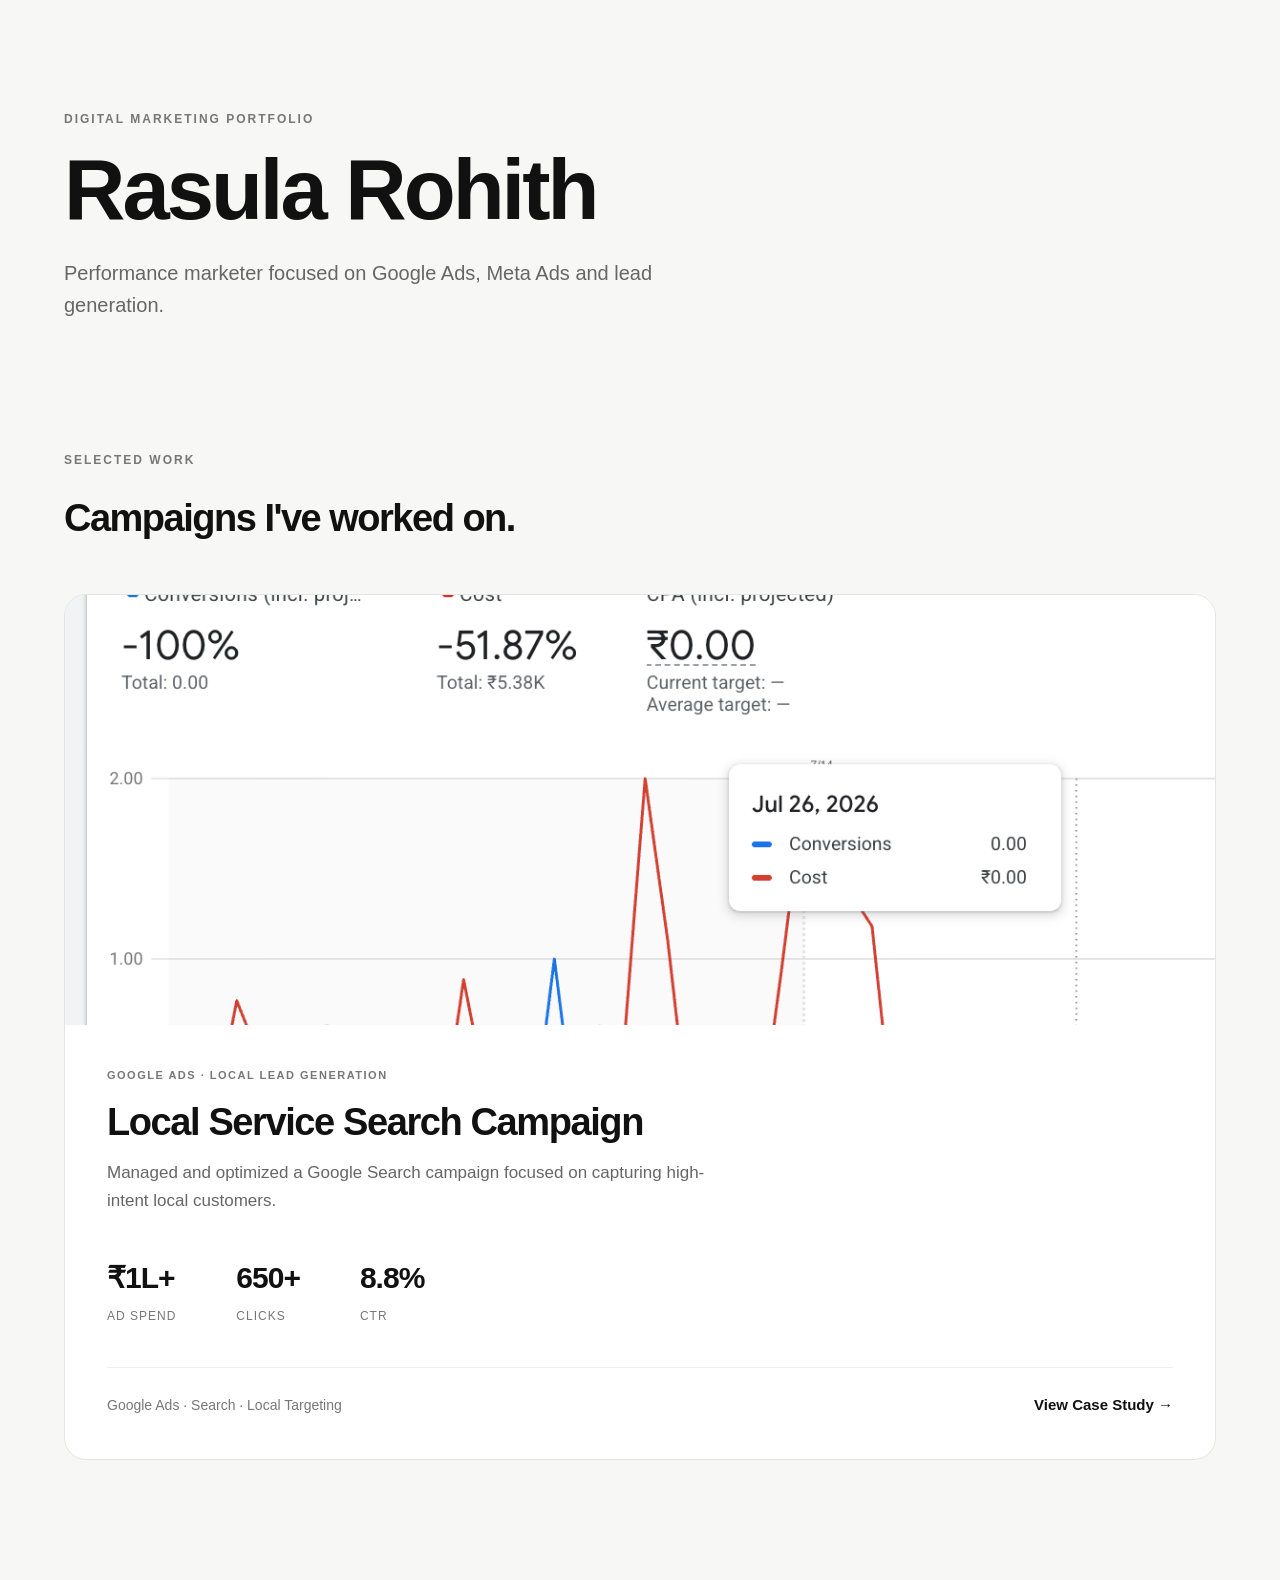
==== index.html @ 3d2d228f "Add files via upload" ====
<!DOCTYPE html>
<html lang="en">
<head>
    <meta charset="UTF-8">
    <meta name="viewport" content="width=device-width, initial-scale=1.0">

    <title>Rasula Rohith | Digital Marketing Portfolio</title>

    <link rel="stylesheet" href="style.css">
</head>

<body>

    <!-- HERO -->
    <section class="hero">

        <div class="container">

            <p class="eyebrow">DIGITAL MARKETING PORTFOLIO</p>

            <h1>Rasula Rohith</h1>

            <p class="hero-subtitle">
                Performance marketer focused on Google Ads,
                Meta Ads and lead generation.
            </p>

        </div>

    </section>


    <!-- SELECTED WORK -->
    <section class="work-section">

        <div class="container">

            <div class="section-header">

                <p class="eyebrow">SELECTED WORK</p>

                <h2>Campaigns I've worked on.</h2>

            </div>


            <!-- PROJECT CARD -->

            <a href="case-study-google-ads.html" class="project-card">

                <div class="project-image">

                    <img
                        src="campaign-cover.jpg"
                        alt="Google Ads campaign dashboard"
                    >

                </div>


                <div class="project-content">

                    <div class="project-label">
                        GOOGLE ADS · LOCAL LEAD GENERATION
                    </div>

                    <h3>
                        Local Service Search Campaign
                    </h3>

                    <p class="project-description">
                        Managed and optimized a Google Search campaign
                        focused on capturing high-intent local customers.
                    </p>


                    <div class="project-metrics">

                        <div class="metric">
                            <strong>₹1L+</strong>
                            <span>Ad Spend</span>
                        </div>

                        <div class="metric">
                            <strong>650+</strong>
                            <span>Clicks</span>
                        </div>

                        <div class="metric">
                            <strong>8.8%</strong>
                            <span>CTR</span>
                        </div>

                    </div>


                    <div class="project-footer">

                        <div class="tags">
                            Google Ads · Search · Local Targeting
                        </div>

                        <div class="view-case">
                            View Case Study →
                        </div>

                    </div>

                </div>

            </a>

        </div>

    </section>


</body>
</html>
---- style.css ----
/* =============================
   BASE
============================= */

* {
    margin: 0;
    padding: 0;
    box-sizing: border-box;
}

html {
    scroll-behavior: smooth;
}

body {
    font-family:
        Inter,
        -apple-system,
        BlinkMacSystemFont,
        "Segoe UI",
        sans-serif;

    background: #f7f7f5;
    color: #111;
    line-height: 1.6;
}

a {
    color: inherit;
    text-decoration: none;
}

img {
    width: 100%;
    display: block;
}

.container {
    width: min(1180px, 90%);
    margin: auto;
}

.case-container {
    max-width: 1000px;
}

.eyebrow {
    font-size: 12px;
    font-weight: 700;
    letter-spacing: 2px;
    color: #777;
    margin-bottom: 18px;
}


/* =============================
   HOMEPAGE HERO
============================= */

.hero {
    padding: 110px 0 80px;
}

.hero h1 {
    font-size: clamp(48px, 7vw, 85px);
    line-height: 1;
    letter-spacing: -3px;
    font-weight: 600;
}

.hero-subtitle {
    max-width: 600px;
    font-size: 20px;
    color: #666;
    margin-top: 25px;
}


/* =============================
   WORK SECTION
============================= */

.work-section {
    padding: 50px 0 120px;
}

.section-header {
    margin-bottom: 45px;
}

.section-header h2 {
    font-size: 38px;
    letter-spacing: -1.5px;
}


/* =============================
   PROJECT CARD
============================= */

.project-card {
    display: block;
    background: #fff;

    border: 1px solid #e4e4e0;
    border-radius: 22px;

    overflow: hidden;

    transition:
        transform 0.3s ease,
        box-shadow 0.3s ease;
}

.project-card:hover {
    transform: translateY(-6px);

    box-shadow:
        0 25px 60px rgba(0,0,0,0.09);
}

.project-image {
    height: 430px;
    overflow: hidden;
    background: #ececea;
}

.project-image img {
    height: 100%;
    object-fit: cover;
    transition: transform 0.5s ease;
}

.project-card:hover .project-image img {
    transform: scale(1.015);
}

.project-content {
    padding: 42px;
}

.project-label {
    font-size: 11px;
    font-weight: 700;

    letter-spacing: 1.5px;

    color: #777;

    margin-bottom: 16px;
}

.project-content h3 {
    font-size: 38px;
    line-height: 1.15;
    letter-spacing: -1.4px;

    max-width: 650px;
}

.project-description {
    color: #666;
    font-size: 17px;

    max-width: 620px;

    margin-top: 15px;
}


/* =============================
   PROJECT METRICS
============================= */

.project-metrics {
    display: flex;
    gap: 60px;

    margin-top: 40px;
}

.metric strong {
    display: block;

    font-size: 30px;
    letter-spacing: -1px;
}

.metric span {
    font-size: 12px;
    color: #777;
    text-transform: uppercase;
    letter-spacing: 1px;
}


/* =============================
   PROJECT FOOTER
============================= */

.project-footer {
    margin-top: 40px;
    padding-top: 25px;

    border-top: 1px solid #eee;

    display: flex;
    align-items: center;
    justify-content: space-between;
}

.tags {
    color: #777;
    font-size: 14px;
}

.view-case {
    font-weight: 600;
    font-size: 15px;
}


/* =============================
   CASE NAVIGATION
============================= */

.case-nav {
    padding: 24px 0;
    border-bottom: 1px solid #e2e2df;
}

.nav-inner {
    display: flex;
    justify-content: space-between;
}

.back-link {
    font-size: 14px;
}

.nav-name {
    font-weight: 600;
}


/* =============================
   CASE HERO
============================= */

.case-hero {
    padding: 110px 0 75px;
}

.case-hero h1 {
    font-size: clamp(48px, 7vw, 82px);
    line-height: 1.03;
    letter-spacing: -3px;

    max-width: 950px;
}

.case-intro {
    margin-top: 30px;

    font-size: 20px;
    line-height: 1.7;

    max-width: 720px;

    color: #666;
}


/* =============================
   HERO METRICS
============================= */

.hero-metrics {
    display: grid;
    grid-template-columns: repeat(4, 1fr);

    margin-top: 70px;
    padding-top: 30px;

    border-top: 1px solid #ddd;
}

.hero-metrics strong {
    display: block;
    font-size: 30px;
}

.hero-metrics span {
    color: #777;
    font-size: 12px;

    text-transform: uppercase;
    letter-spacing: 1px;
}


/* =============================
   HERO IMAGE
============================= */

.case-image-section {
    padding-bottom: 110px;
}

.case-main-image {
    border-radius: 18px;
    border: 1px solid #ddd;
}


/* =============================
   GENERAL CASE SECTIONS
============================= */

.case-section {
    padding: 110px 0;
}

.alternate {
    background: #efefec;
}

.section-grid {
    display: grid;
    grid-template-columns: 1fr 1.1fr;
    gap: 90px;
}

.section-grid h2 {
    font-size: 43px;
    line-height: 1.15;
    letter-spacing: -2px;
}

.case-copy p {
    font-size: 18px;
    color: #555;
    margin-bottom: 22px;
}


/* =============================
   OVERVIEW DETAILS
============================= */

.overview-details {
    margin-top: 75px;

    display: grid;
    grid-template-columns: repeat(4, 1fr);

    border-top: 1px solid #ddd;
    border-bottom: 1px solid #ddd;
}

.overview-details div {
    padding: 25px 15px 25px 0;
}

.overview-details span {
    display: block;

    font-size: 10px;
    color: #888;

    letter-spacing: 1.4px;

    margin-bottom: 5px;
}

.overview-details strong {
    font-size: 14px;
}


/* =============================
   STRATEGY
============================= */

.strategy-title {
    font-size: 45px;
    letter-spacing: -2px;

    margin-bottom: 55px;
}

.strategy-grid {
    display: grid;
    grid-template-columns: repeat(2, 1fr);

    gap: 20px;
}

.strategy-card {
    background: #fff;

    border: 1px solid #e1e1dd;
    border-radius: 16px;

    padding: 35px;
}

.strategy-card span {
    color: #aaa;
    font-size: 12px;
}

.strategy-card h3 {
    margin: 35px 0 12px;

    font-size: 23px;
}

.strategy-card p {
    color: #666;
    font-size: 15px;
}


/* =============================
   CONTENT IMAGES
============================= */

.content-image {
    margin-top: 70px;
}

.content-image img {
    border-radius: 15px;
    border: 1px solid #ddd;
}

.content-image p {
    color: #888;
    font-size: 12px;

    margin-top: 12px;
}

.content-image.large {
    margin-top: 0;
}


/* =============================
   RESULTS
============================= */

.results-section {
    background: #111;
    color: #fff;

    padding: 120px 0;
}

.light-eyebrow {
    color: #999;
}

.results-section h2 {
    font-size: 50px;
    letter-spacing: -2px;

    margin-bottom: 65px;
}

.results-grid {
    display: grid;
    grid-template-columns: repeat(4, 1fr);

    gap: 25px;
}

.result {
    border-top: 1px solid #444;

    padding-top: 25px;
}

.result strong {
    display: block;

    font-size: 48px;
    letter-spacing: -2px;
}

.result span {
    color: #aaa;

    font-size: 12px;
    text-transform: uppercase;

    letter-spacing: 1px;
}


/* =============================
   LEARNING SECTION
============================= */

.learning-section {
    padding: 130px 0;
}

.learning-section blockquote {
    max-width: 850px;

    font-size: clamp(30px, 5vw, 50px);

    line-height: 1.25;
    letter-spacing: -2px;
}

.learning-text {
    max-width: 650px;

    color: #666;
    font-size: 18px;

    margin-top: 35px;
}

.return-button {
    display: inline-block;

    margin-top: 60px;

    border: 1px solid #222;
    border-radius: 100px;

    padding: 13px 23px;

    font-size: 14px;

    transition: 0.2s;
}

.return-button:hover {
    background: #111;
    color: #fff;
}


/* =============================
   MOBILE
============================= */

@media (max-width: 768px) {

    .hero {
        padding-top: 70px;
    }

    .project-image {
        height: 250px;
    }

    .project-content {
        padding: 26px;
    }

    .project-content h3 {
        font-size: 29px;
    }

    .project-metrics {
        gap: 25px;
        justify-content: space-between;
    }

    .metric strong {
        font-size: 23px;
    }

    .project-footer {
        display: block;
    }

    .view-case {
        margin-top: 15px;
    }

    .case-hero {
        padding-top: 70px;
    }

    .section-grid {
        grid-template-columns: 1fr;
        gap: 35px;
    }

    .strategy-grid {
        grid-template-columns: 1fr;
    }

    .hero-metrics,
    .results-grid,
    .overview-details {
        grid-template-columns: repeat(2, 1fr);
        gap: 30px;
    }

    .case-section {
        padding: 75px 0;
    }

    .results-section {
        padding: 80px 0;
    }

}
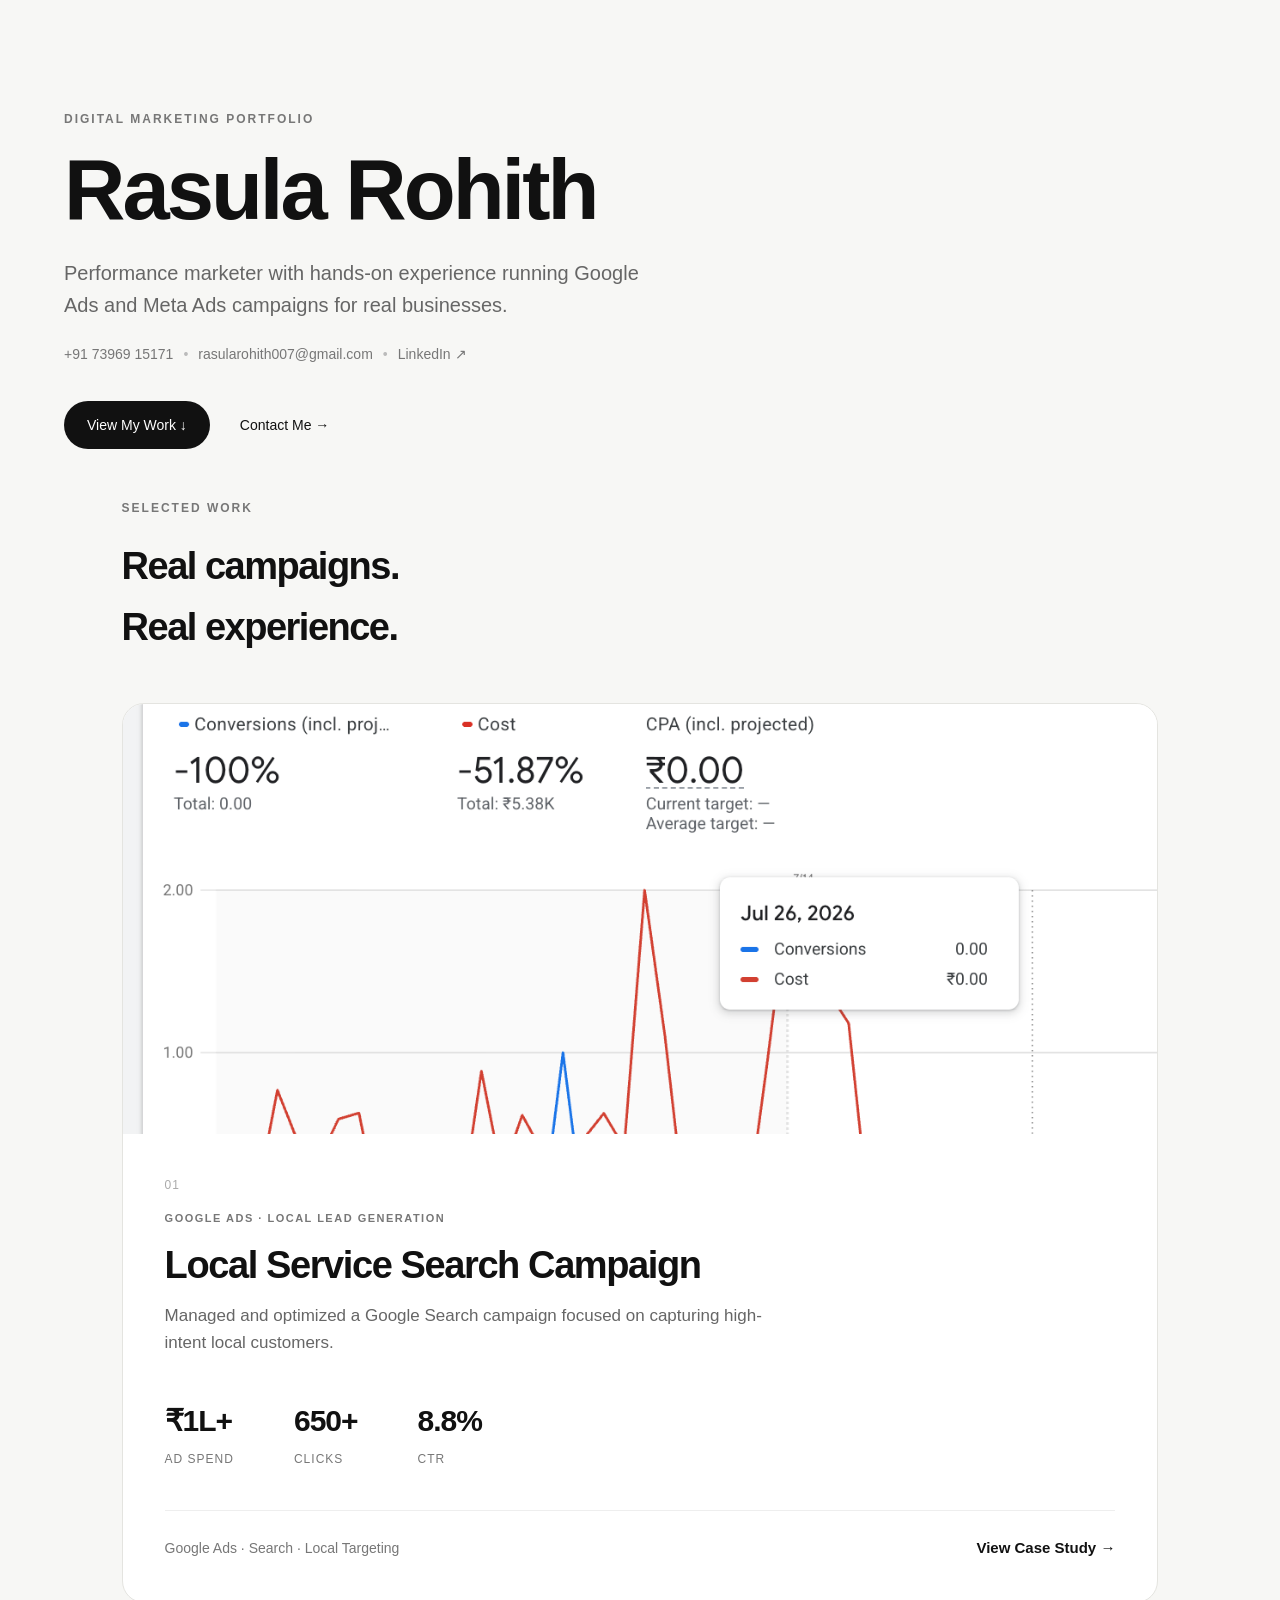
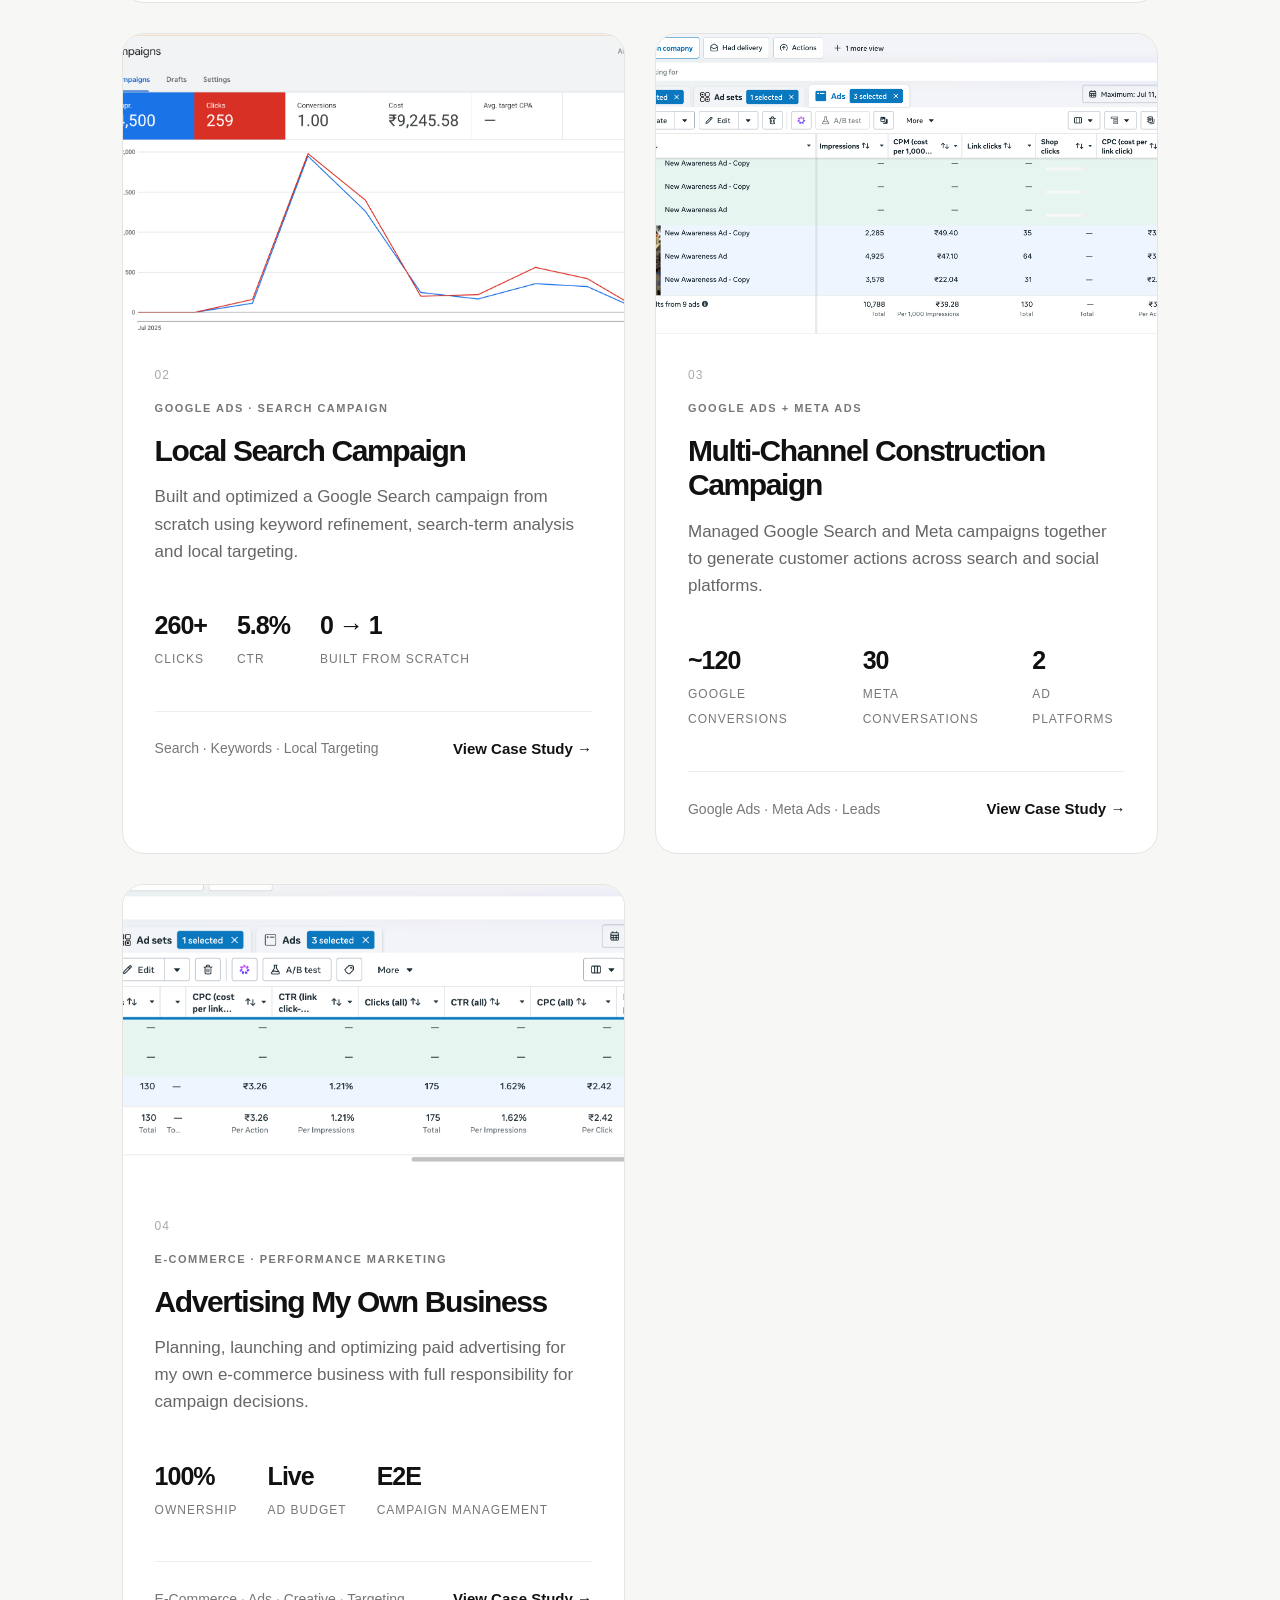
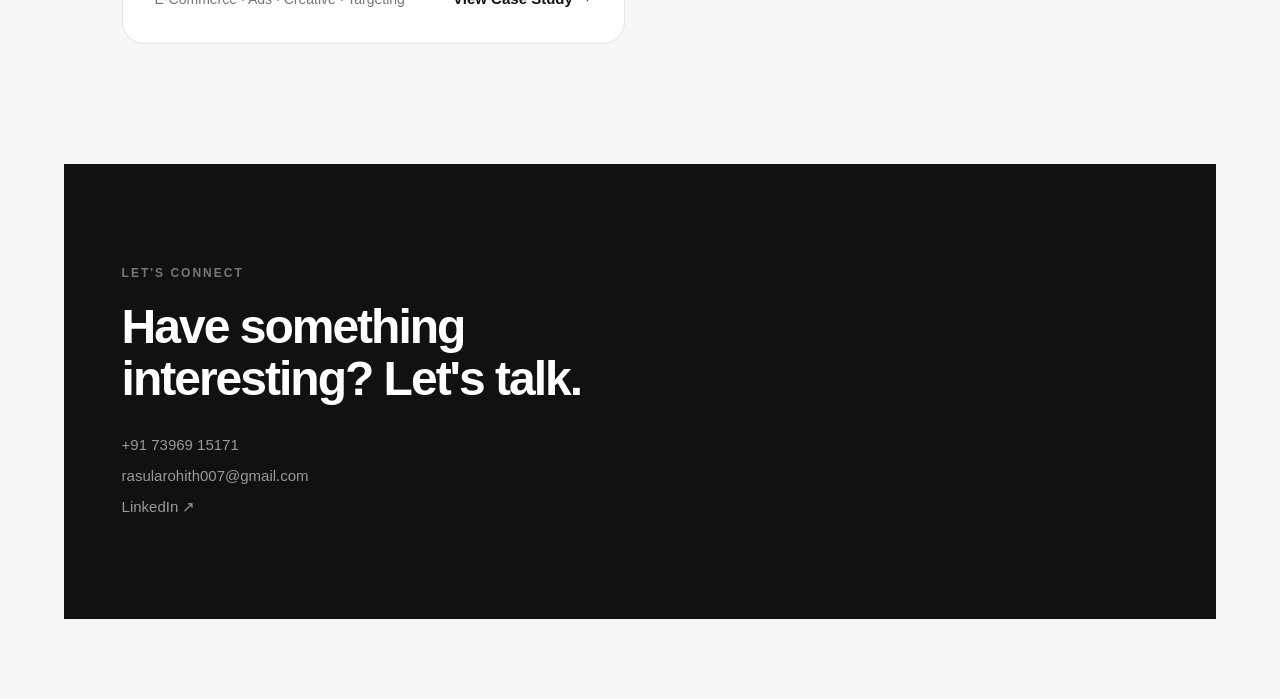
==== commit 88bc4777: "Add files via upload" ====
--- a/index.html
+++ b/index.html
@@ -1,52 +1,119 @@
 <!DOCTYPE html>
 <html lang="en">
+
 <head>
+
     <meta charset="UTF-8">
-    <meta name="viewport" content="width=device-width, initial-scale=1.0">
+
+    <meta
+        name="viewport"
+        content="width=device-width, initial-scale=1.0"
+    >
 
     <title>Rasula Rohith | Digital Marketing Portfolio</title>
 
     <link rel="stylesheet" href="style.css">
+
 </head>
 
+
 <body>
 
-    <!-- HERO -->
-    <section class="hero">
-
-        <div class="container">
-
-            <p class="eyebrow">DIGITAL MARKETING PORTFOLIO</p>
-
-            <h1>Rasula Rohith</h1>
-
-            <p class="hero-subtitle">
-                Performance marketer focused on Google Ads,
-                Meta Ads and lead generation.
+
+<!-- ==========================================
+     HERO
+=========================================== -->
+
+<section class="hero">
+
+    <div class="container">
+
+        <p class="eyebrow">
+            DIGITAL MARKETING PORTFOLIO
+        </p>
+
+        <h1>
+            Rasula Rohith
+        </h1>
+
+        <p class="hero-subtitle">
+
+            Performance marketer with hands-on experience
+            running Google Ads and Meta Ads campaigns
+            for real businesses.
+
+        </p>
+        <div class="hero-contact">
+
+    <a href="tel:+917396915171">
+        +91 73969 15171
+    </a>
+
+    <span>•</span>
+
+    <a href="mailto:rasularohith007@gmail.com">
+        rasularohith007@gmail.com
+    </a>
+
+    <span>•</span>
+
+    <a
+        href="https://www.linkedin.com/in/rasula-rohith/"
+        target="_blank"
+        rel="noopener noreferrer"
+    >
+        LinkedIn ↗
+    </a>
+
+</div>
+<div class="hero-links">
+
+    <a href="#work" class="primary-button">
+        View My Work ↓
+    </a>
+
+    <a href="#contact" class="text-link">
+    Contact Me →
+    </a>
+
+</div>
+
+
+<!-- ==========================================
+     WORK
+=========================================== -->
+
+<section class="work-section" id="work">
+
+    <div class="container">
+
+
+        <div class="section-header">
+
+            <p class="eyebrow">
+                SELECTED WORK
             </p>
 
+            <h2>
+                Real campaigns.<br>
+                Real experience.
+            </h2>
+
         </div>
 
-    </section>
-
-
-    <!-- SELECTED WORK -->
-    <section class="work-section">
-
-        <div class="container">
-
-            <div class="section-header">
-
-                <p class="eyebrow">SELECTED WORK</p>
-
-                <h2>Campaigns I've worked on.</h2>
-
-            </div>
-
-
-            <!-- PROJECT CARD -->
-
-            <a href="case-study-google-ads.html" class="project-card">
+
+
+        <div class="projects-grid">
+
+
+            <!-- ==================================
+                 PROJECT 01
+            =================================== -->
+
+            <a
+                href="case-study-google-ads.html"
+                class="project-card project-featured"
+            >
 
                 <div class="project-image">
 
@@ -60,6 +127,10 @@
 
                 <div class="project-content">
 
+                    <p class="project-number">
+                        01
+                    </p>
+
                     <div class="project-label">
                         GOOGLE ADS · LOCAL LEAD GENERATION
                     </div>
@@ -69,8 +140,11 @@
                     </h3>
 
                     <p class="project-description">
-                        Managed and optimized a Google Search campaign
-                        focused on capturing high-intent local customers.
+
+                        Managed and optimized a Google Search
+                        campaign focused on capturing
+                        high-intent local customers.
+
                     </p>
 
 
@@ -96,13 +170,13 @@
 
                     <div class="project-footer">
 
-                        <div class="tags">
+                        <span class="tags">
                             Google Ads · Search · Local Targeting
-                        </div>
-
-                        <div class="view-case">
+                        </span>
+
+                        <span class="view-case">
                             View Case Study →
-                        </div>
+                        </span>
 
                     </div>
 
@@ -110,10 +184,357 @@
 
             </a>
 
+
+
+
+            <!-- ==================================
+                 PROJECT 02
+            =================================== -->
+
+            <a
+                href="case-study-local-search.html"
+                class="project-card"
+            >
+
+                <div class="project-image compact-image">
+
+                    <img
+                        src="local-search-cover.jpg"
+                        alt="Google Ads local search campaign"
+                    >
+
+                </div>
+
+
+                <div class="project-content">
+
+                    <p class="project-number">
+                        02
+                    </p>
+
+                    <div class="project-label">
+                        GOOGLE ADS · SEARCH CAMPAIGN
+                    </div>
+
+                    <h3>
+                        Local Search Campaign
+                    </h3>
+
+                    <p class="project-description">
+
+                        Built and optimized a Google Search campaign
+                        from scratch using keyword refinement,
+                        search-term analysis and local targeting.
+
+                    </p>
+
+
+                    <div class="project-metrics">
+
+                        <div class="metric">
+
+                            <strong>260+</strong>
+
+                            <span>
+                                Clicks
+                            </span>
+
+                        </div>
+
+
+                        <div class="metric">
+
+                            <strong>5.8%</strong>
+
+                            <span>
+                                CTR
+                            </span>
+
+                        </div>
+
+
+                        <div class="metric">
+
+                            <strong>0 → 1</strong>
+
+                            <span>
+                                Built From Scratch
+                            </span>
+
+                        </div>
+
+                    </div>
+
+
+                    <div class="project-footer">
+
+                        <span class="tags">
+                            Search · Keywords · Local Targeting
+                        </span>
+
+                        <span class="view-case">
+                            View Case Study →
+                        </span>
+
+                    </div>
+
+                </div>
+
+            </a>
+
+
+
+
+            <!-- ==================================
+                 PROJECT 03
+            =================================== -->
+
+            <a
+                href="case-study-construction.html"
+                class="project-card"
+            >
+
+                <div class="project-image compact-image">
+
+                    <img
+                        src="construction-google.jpg"
+                        alt="Google Ads construction campaign"
+                    >
+
+                </div>
+
+
+                <div class="project-content">
+
+                    <p class="project-number">
+                        03
+                    </p>
+
+                    <div class="project-label">
+                        GOOGLE ADS + META ADS
+                    </div>
+
+                    <h3>
+                        Multi-Channel Construction Campaign
+                    </h3>
+
+                    <p class="project-description">
+
+                        Managed Google Search and Meta campaigns
+                        together to generate customer actions
+                        across search and social platforms.
+
+                    </p>
+
+
+                    <div class="project-metrics">
+
+                        <div class="metric">
+
+                            <strong>~120</strong>
+
+                            <span>
+                                Google Conversions
+                            </span>
+
+                        </div>
+
+
+                        <div class="metric">
+
+                            <strong>30</strong>
+
+                            <span>
+                                Meta Conversations
+                            </span>
+
+                        </div>
+
+
+                        <div class="metric">
+
+                            <strong>2</strong>
+
+                            <span>
+                                Ad Platforms
+                            </span>
+
+                        </div>
+
+                    </div>
+
+
+                    <div class="project-footer">
+
+                        <span class="tags">
+                            Google Ads · Meta Ads · Leads
+                        </span>
+
+                        <span class="view-case">
+                            View Case Study →
+                        </span>
+
+                    </div>
+
+                </div>
+
+            </a>
+
+
+
+
+            <!-- ==================================
+                 PROJECT 04
+            =================================== -->
+
+            <a
+                href="case-study-ecommerce.html"
+                class="project-card"
+            >
+
+                <div class="project-image compact-image">
+
+                    <img
+                        src="ecommerce-campaign.jpg"
+                        alt="E-commerce advertising campaign"
+                    >
+
+                </div>
+
+
+                <div class="project-content">
+
+                    <p class="project-number">
+                        04
+                    </p>
+
+                    <div class="project-label">
+                        E-COMMERCE · PERFORMANCE MARKETING
+                    </div>
+
+                    <h3>
+                        Advertising My Own Business
+                    </h3>
+
+                    <p class="project-description">
+
+                        Planning, launching and optimizing paid
+                        advertising for my own e-commerce business
+                        with full responsibility for campaign decisions.
+
+                    </p>
+
+
+                    <div class="project-metrics">
+
+                        <div class="metric">
+
+                            <strong>100%</strong>
+
+                            <span>
+                                Ownership
+                            </span>
+
+                        </div>
+
+
+                        <div class="metric">
+
+                            <strong>Live</strong>
+
+                            <span>
+                                Ad Budget
+                            </span>
+
+                        </div>
+
+
+                        <div class="metric">
+
+                            <strong>E2E</strong>
+
+                            <span>
+                                Campaign Management
+                            </span>
+
+                        </div>
+
+                    </div>
+
+
+                    <div class="project-footer">
+
+                        <span class="tags">
+                            E-Commerce · Ads · Creative · Targeting
+                        </span>
+
+                        <span class="view-case">
+                            View Case Study →
+                        </span>
+
+                    </div>
+
+                </div>
+
+            </a>
+
+
         </div>
 
-    </section>
-
-
-</body>
-</html>+    </div>
+
+</section>
+
+
+
+<!-- ==========================================
+     FOOTER
+=========================================== -->
+<footer class="site-footer" id="contact">
+
+    <div class="container footer-inner">
+
+        <div>
+            <p class="eyebrow">LET'S CONNECT</p>
+
+            <h2>
+                Have something interesting?
+                Let's talk.
+            </h2>
+
+            <div class="contact-details">
+
+    <!-- PHONE -->
+    <a
+    href="https://wa.me/917396915171"
+    target="_blank"
+    rel="noopener noreferrer"
+>
+    +91 73969 15171
+</a>
+
+    <!-- EMAIL - OPENS GMAIL IN BROWSER -->
+    <a
+        href="https://mail.google.com/mail/?view=cm&fs=1&to=rasularohith007@gmail.com"
+        target="_blank"
+        rel="noopener noreferrer"
+    >
+        rasularohith007@gmail.com
+    </a>
+
+    <!-- LINKEDIN -->
+    <a
+        href="https://www.linkedin.com/in/rasula-rohith/"
+        target="_blank"
+        rel="noopener noreferrer"
+    >
+        LinkedIn ↗
+    </a>
+
+</div>
+
+        </div>
+
+    </div>
+
+</footer>
--- a/style.css
+++ b/style.css
@@ -613,4 +613,431 @@
         padding: 80px 0;
     }
 
+}
+/* =========================================
+   MULTIPLE PROJECTS
+========================================= */
+
+.projects-grid {
+    display: grid;
+    grid-template-columns: 1fr 1fr;
+    gap: 30px;
+}
+
+
+/* First project larger */
+
+.project-featured {
+    grid-column: 1 / -1;
+}
+
+
+/* Smaller project image */
+
+.compact-image {
+    height: 300px;
+}
+
+
+/* Project numbers */
+
+.project-number {
+    font-size: 12px;
+    color: #aaa;
+    margin-bottom: 15px;
+    letter-spacing: 1px;
+}
+
+
+/* Cards inside grid */
+
+.projects-grid .project-card:not(.project-featured)
+.project-content {
+    padding: 32px;
+}
+
+
+.projects-grid .project-card:not(.project-featured)
+.project-content h3 {
+    font-size: 30px;
+}
+
+
+.projects-grid .project-card:not(.project-featured)
+.project-metrics {
+    gap: 30px;
+}
+
+
+.projects-grid .project-card:not(.project-featured)
+.metric strong {
+    font-size: 25px;
+}
+
+
+
+/* =========================================
+   HERO BUTTONS
+========================================= */
+
+.hero-links {
+    display: flex;
+    align-items: center;
+    gap: 30px;
+    margin-top: 35px;
+}
+
+
+.primary-button {
+    display: inline-block;
+
+    background: #111;
+    color: #fff;
+
+    padding: 13px 23px;
+
+    border-radius: 100px;
+
+    font-size: 14px;
+
+    transition: 0.2s ease;
+}
+
+
+.primary-button:hover {
+    transform: translateY(-2px);
+}
+
+
+.text-link {
+    font-size: 14px;
+    font-weight: 500;
+}
+
+
+
+/* =========================================
+   3 COLUMN METRICS
+========================================= */
+
+.hero-metrics.three-metrics {
+    grid-template-columns: repeat(3, 1fr);
+}
+
+
+.overview-details.three-columns {
+    grid-template-columns: repeat(3, 1fr);
+}
+
+
+.results-grid.three-results {
+    grid-template-columns: repeat(3, 1fr);
+}
+
+
+
+/* =========================================
+   CHANNEL SECTIONS
+========================================= */
+
+.channel-section {
+    padding: 110px 0;
+}
+
+
+.channel-header {
+    display: grid;
+
+    grid-template-columns:
+        minmax(0, 1fr)
+        auto;
+
+    gap: 70px;
+
+    align-items: end;
+}
+
+
+.channel-header h2 {
+    font-size: 45px;
+
+    line-height: 1.12;
+
+    letter-spacing: -2px;
+
+    max-width: 600px;
+}
+
+
+.channel-number {
+    min-width: 180px;
+}
+
+
+.channel-number strong {
+    display: block;
+
+    font-size: 60px;
+
+    line-height: 1;
+
+    letter-spacing: -3px;
+}
+
+
+.channel-number span {
+    display: block;
+
+    color: #777;
+
+    font-size: 11px;
+
+    text-transform: uppercase;
+
+    letter-spacing: 1.2px;
+
+    margin-top: 10px;
+}
+
+
+
+/* =========================================
+   ECOMMERCE
+========================================= */
+
+.business-perspective {
+    background: #111;
+    color: #fff;
+
+    padding: 130px 0;
+}
+
+
+.business-perspective h2 {
+    max-width: 850px;
+
+    font-size: clamp(45px, 6vw, 70px);
+
+    line-height: 1.05;
+
+    letter-spacing: -3px;
+
+    margin-bottom: 45px;
+}
+
+
+.business-perspective p {
+    max-width: 680px;
+
+    font-size: 18px;
+
+    color: #aaa;
+
+    margin-bottom: 20px;
+}
+
+
+
+/* Responsibility list */
+
+.responsibility-list {
+    margin-top: 50px;
+
+    border-top: 1px solid #444;
+}
+
+
+.responsibility-list div {
+    padding: 24px 0;
+
+    border-bottom: 1px solid #333;
+
+    font-size: 22px;
+
+    display: flex;
+
+    justify-content: space-between;
+}
+
+
+.responsibility-list div::after {
+    content: "↗";
+
+    color: #666;
+}
+
+
+
+/* =========================================
+   FOOTER
+========================================= */
+
+.site-footer {
+    background: #111;
+    color: #fff;
+
+    padding: 100px 0;
+}
+
+
+.footer-inner {
+    display: flex;
+
+    justify-content: space-between;
+
+    align-items: flex-end;
+
+    gap: 80px;
+}
+
+
+.site-footer h2 {
+    max-width: 600px;
+
+    font-size: 48px;
+
+    line-height: 1.08;
+
+    letter-spacing: -2px;
+}
+
+
+.footer-links {
+    display: flex;
+
+    flex-direction: column;
+
+    gap: 12px;
+}
+
+
+.footer-links a {
+    color: #aaa;
+
+    font-size: 16px;
+
+    transition: 0.2s;
+}
+
+
+.footer-links a:hover {
+    color: #fff;
+}
+
+
+
+/* =========================================
+   MOBILE
+========================================= */
+
+@media (max-width: 850px) {
+
+    .projects-grid {
+        grid-template-columns: 1fr;
+    }
+
+
+    .project-featured {
+        grid-column: auto;
+    }
+
+
+    .compact-image {
+        height: 250px;
+    }
+
+
+    .hero-metrics.three-metrics,
+    .results-grid.three-results,
+    .overview-details.three-columns {
+        grid-template-columns: 1fr;
+        gap: 25px;
+    }
+
+
+    .channel-header {
+        grid-template-columns: 1fr;
+        gap: 30px;
+    }
+
+
+    .footer-inner {
+        flex-direction: column;
+        align-items: flex-start;
+    }
+
+
+    .site-footer h2 {
+        font-size: 38px;
+    }
+
+}
+/* =========================================
+   CONTACT DETAILS
+========================================= */
+
+.hero-contact {
+    display: flex;
+    align-items: center;
+    flex-wrap: wrap;
+
+    gap: 10px;
+
+    margin-top: 22px;
+
+    font-size: 14px;
+    color: #777;
+}
+
+.hero-contact a {
+    transition: color 0.2s ease;
+}
+
+.hero-contact a:hover {
+    color: #111;
+}
+
+.hero-contact span {
+    color: #bbb;
+}
+
+
+/* FOOTER CONTACT */
+
+.contact-details {
+    display: flex;
+    flex-direction: column;
+
+    gap: 7px;
+
+    margin-top: 28px;
+}
+
+.contact-details a {
+    color: #999;
+
+    font-size: 15px;
+
+    transition: color 0.2s ease;
+}
+
+.contact-details a:hover {
+    color: #fff;
+}
+
+
+/* MOBILE */
+
+@media (max-width: 768px) {
+
+    .hero-contact {
+        align-items: flex-start;
+        flex-direction: column;
+        gap: 6px;
+    }
+
+    .hero-contact span {
+        display: none;
+    }
+
 }
